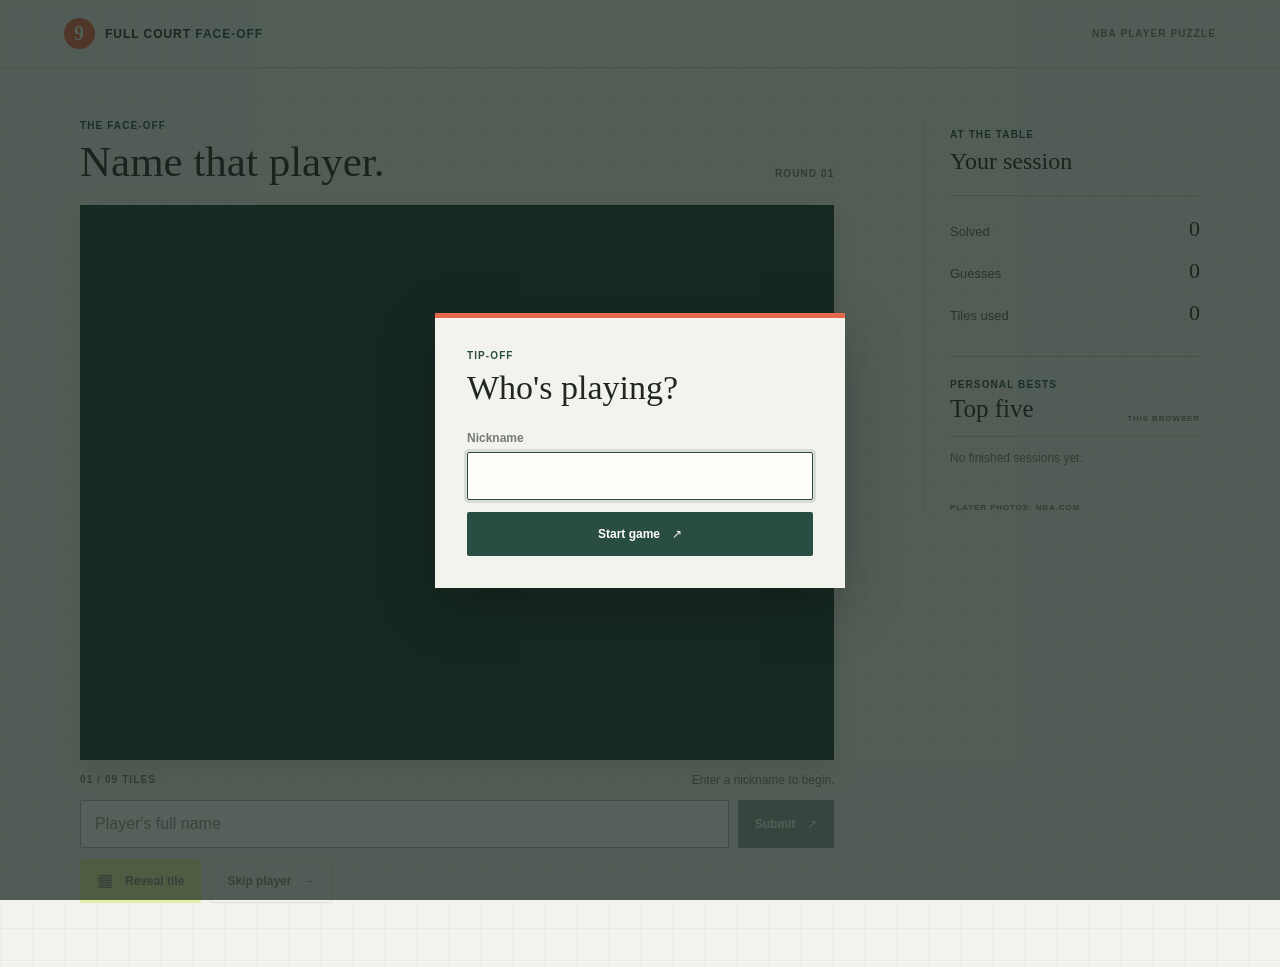
==== docs/index.html @ bf5597de "website" ====
<!doctype html>
<html lang="en">
  <head>
    <meta charset="utf-8" />
    <meta name="viewport" content="width=device-width, initial-scale=1" />
    <meta name="theme-color" content="#f2f3ed" />
    <meta
      name="description"
      content="A browser-based NBA player face puzzle. Reveal tiles and name the player."
    />
    <title>Full Court Face-Off</title>
    <link rel="stylesheet" href="styles.css" />
    <script src="game.js" defer></script>
  </head>
  <body>
    <header class="topbar">
      <a class="wordmark" href="./" aria-label="Full Court Face-Off home">
        <span class="wordmark-mark" aria-hidden="true">9</span>
        <span>FULL COURT <b>FACE-OFF</b></span>
      </a>
      <span class="topbar-note">NBA PLAYER PUZZLE</span>
    </header>

    <main class="layout">
      <section class="game" aria-labelledby="page-title">
        <div class="game-heading">
          <div>
            <p class="eyebrow">THE FACE-OFF</p>
            <h1 id="page-title">Name that player.</h1>
          </div>
          <p class="round-label" id="round-label">ROUND 01</p>
        </div>

        <div class="board-wrap">
          <div class="board" id="board" role="img" aria-label="Hidden NBA player face puzzle"></div>
          <div class="photo-message" id="photo-message" hidden></div>
        </div>

        <div class="board-meta">
          <span id="tile-count">01 / 09 TILES</span>
          <span class="live-status" id="status" aria-live="polite">Enter a nickname to begin.</span>
        </div>

        <form class="guess-form" id="guess-form">
          <label class="visually-hidden" for="guess-input">Player name</label>
          <input
            id="guess-input"
            name="guess"
            type="text"
            placeholder="Player's full name"
            autocomplete="off"
            maxlength="60"
            disabled
          />
          <button class="button button-primary" id="submit-button" type="submit" disabled>
            Submit <span aria-hidden="true">↗</span>
          </button>
        </form>

        <div class="game-actions">
          <button class="button button-reveal" id="reveal-button" type="button" disabled>
            <span class="reveal-icon" aria-hidden="true">▦</span> Reveal tile
          </button>
          <button class="button button-quiet" id="skip-button" type="button" disabled>
            Skip player <span aria-hidden="true">→</span>
          </button>
        </div>

        <div class="round-actions" id="round-actions" hidden>
          <button class="button button-primary" id="next-button" type="button">Next player</button>
          <button class="button button-quiet" id="finish-button" type="button">Finish session</button>
        </div>
      </section>

      <aside class="scoreboard" aria-label="Session scoreboard">
        <section class="player-block">
          <p class="eyebrow">AT THE TABLE</p>
          <p class="player-name" id="nickname-display">Your session</p>
        </section>

        <section class="stats-block" aria-label="Current session statistics">
          <div class="stat-line"><span>Solved</span><strong id="solved-count">0</strong></div>
          <div class="stat-line"><span>Guesses</span><strong id="guess-count">0</strong></div>
          <div class="stat-line"><span>Tiles used</span><strong id="pieces-count">0</strong></div>
        </section>

        <section class="leaderboard" aria-labelledby="leaderboard-title">
          <div class="leaderboard-heading">
            <div>
              <p class="eyebrow">PERSONAL BESTS</p>
              <h2 id="leaderboard-title">Top five</h2>
            </div>
            <span class="local-label">THIS BROWSER</span>
          </div>
          <div id="leaderboard-rows" class="leaderboard-rows"></div>
        </section>

        <p class="credit">PLAYER PHOTOS: NBA.COM</p>
      </aside>
    </main>

    <div class="overlay" id="name-overlay" role="dialog" aria-modal="true" aria-labelledby="welcome-title">
      <form class="name-dialog" id="name-form">
        <p class="eyebrow">TIP-OFF</p>
        <h2 id="welcome-title">Who's playing?</h2>
        <label for="nickname-input">Nickname</label>
        <input id="nickname-input" name="nickname" type="text" maxlength="24" autocomplete="nickname" required />
        <button class="button button-primary" type="submit">Start game <span aria-hidden="true">↗</span></button>
      </form>
    </div>

    <section class="session-finished" id="session-finished" aria-labelledby="finished-title" hidden>
      <div class="finished-content">
        <p class="eyebrow">FINAL BUZZER</p>
        <h2 id="finished-title">Session complete.</h2>
        <p id="final-score"></p>
        <h3>Top five on this browser</h3>
        <div id="final-leaderboard" class="leaderboard-rows"></div>
        <button class="button button-primary" id="new-session-button" type="button">Play again</button>
      </div>
    </section>
  </body>
</html>
---- docs/styles.css ----
:root {
  color-scheme: light;
  --paper: #f2f3ed;
  --ink: #202622;
  --muted: #737b73;
  --line: #cdd1c8;
  --court: #294d43;
  --court-deep: #1d3831;
  --lime: #d3ef64;
  --coral: #e6684c;
  --white: #fffefa;
  font-family: "Trebuchet MS", "Segoe UI", sans-serif;
  font-synthesis: none;
  text-rendering: optimizeLegibility;
}

* { box-sizing: border-box; }

body {
  min-width: 320px;
  min-height: 100vh;
  margin: 0;
  color: var(--ink);
  background-color: var(--paper);
  background-image: linear-gradient(rgba(41, 77, 67, 0.035) 1px, transparent 1px),
    linear-gradient(90deg, rgba(41, 77, 67, 0.035) 1px, transparent 1px);
  background-size: 32px 32px;
}

button, input { font: inherit; }
button { cursor: pointer; }
button:disabled { cursor: not-allowed; opacity: 0.5; }
[hidden] { display: none !important; }

.topbar {
  height: 68px;
  padding: 0 clamp(20px, 5vw, 72px);
  display: flex;
  align-items: center;
  justify-content: space-between;
  border-bottom: 1px solid var(--line);
  background: rgba(242, 243, 237, 0.88);
}

.wordmark {
  display: inline-flex;
  gap: 10px;
  align-items: center;
  color: var(--ink);
  text-decoration: none;
  font-size: 12px;
  font-weight: 800;
  letter-spacing: 0.08em;
}

.wordmark b { color: var(--court); }
.wordmark-mark {
  width: 31px;
  height: 31px;
  display: grid;
  place-items: center;
  color: var(--paper);
  background: var(--coral);
  border-radius: 50%;
  font-family: Georgia, serif;
  font-size: 20px;
}

.topbar-note, .eyebrow, .round-label, .board-meta, .local-label, .credit {
  font-size: 10px;
  font-weight: 800;
  letter-spacing: 0.11em;
}

.topbar-note, .round-label, .local-label, .credit { color: var(--muted); }

.layout {
  width: min(1120px, calc(100% - 48px));
  min-height: calc(100vh - 68px);
  margin: 0 auto;
  padding: 52px 0 64px;
  display: grid;
  grid-template-columns: minmax(0, 1fr) 276px;
  gap: clamp(36px, 7vw, 90px);
  align-items: start;
}

.game { min-width: 0; }
.game-heading { display: flex; justify-content: space-between; align-items: end; margin-bottom: 20px; }
.eyebrow { margin: 0 0 8px; color: var(--court); }
h1, h2, h3, p { margin-top: 0; }
h1, .name-dialog h2, .finished-content h2 {
  margin-bottom: 0;
  font-family: Georgia, "Times New Roman", serif;
  font-weight: 500;
  letter-spacing: 0;
}
h1 { font-size: clamp(30px, 4vw, 43px); line-height: 1.07; }
.round-label { margin: 0 0 6px; white-space: nowrap; }

.board-wrap {
  position: relative;
  overflow: hidden;
  width: 100%;
  aspect-ratio: 1.36;
  background: var(--court-deep);
  border: 7px solid var(--court-deep);
  box-shadow: 0 10px 24px rgba(32, 38, 34, 0.13);
}

.board { position: absolute; inset: 0; display: grid; grid-template: repeat(3, 1fr) / repeat(3, 1fr); gap: 3px; }
.tile {
  position: relative;
  overflow: hidden;
  background-color: #31574b;
  background-repeat: no-repeat;
  transition: filter 240ms ease, transform 240ms ease;
}
.tile.is-hidden { background-image: repeating-linear-gradient(135deg, #31574b 0 8px, #294d43 8px 16px) !important; }
.tile.is-hidden::after {
  content: "?";
  position: absolute;
  inset: 0;
  display: grid;
  place-items: center;
  color: rgba(242, 243, 237, 0.82);
  font-family: Georgia, serif;
  font-size: clamp(23px, 5vw, 42px);
}
.tile.is-revealed { animation: reveal 330ms cubic-bezier(0.2, 0.8, 0.2, 1) both; }
@keyframes reveal { from { opacity: 0.25; transform: scale(0.97); } to { opacity: 1; transform: scale(1); } }

.photo-message {
  position: absolute;
  inset: auto 12px 12px;
  padding: 11px 14px;
  color: var(--white);
  background: rgba(29, 56, 49, 0.95);
  font-size: 13px;
  line-height: 1.4;
}

.board-meta { min-height: 40px; display: flex; align-items: center; justify-content: space-between; gap: 14px; color: var(--muted); }
.live-status { text-align: right; font-size: 12px; font-weight: 500; letter-spacing: 0; }
.live-status.is-correct { color: #236449; font-weight: 800; }
.live-status.is-wrong { color: #a63e2b; }

.guess-form { display: flex; gap: 9px; }
.guess-form input, .name-dialog input {
  min-width: 0;
  height: 48px;
  padding: 0 14px;
  color: var(--ink);
  background: var(--white);
  border: 1px solid #aeb6ac;
  border-radius: 2px;
  outline: none;
}
.guess-form input { flex: 1; }
.guess-form input:focus, .name-dialog input:focus { border-color: var(--court); box-shadow: 0 0 0 3px rgba(41, 77, 67, 0.13); }
.guess-form input::placeholder { color: #919990; }

.button {
  min-height: 44px;
  display: inline-flex;
  justify-content: center;
  align-items: center;
  gap: 12px;
  padding: 0 16px;
  border: 1px solid transparent;
  border-radius: 2px;
  font-size: 12px;
  font-weight: 800;
  transition: background-color 140ms ease, color 140ms ease, transform 140ms ease;
}
.button:not(:disabled):active { transform: translateY(1px); }
.button-primary { color: var(--white); background: var(--court); }
.button-primary:not(:disabled):hover { background: var(--court-deep); }
.button-reveal { color: var(--ink); background: var(--lime); }
.button-reveal:not(:disabled):hover { background: #c7e34e; }
.button-quiet { color: var(--ink); background: transparent; border-color: var(--line); }
.button-quiet:not(:disabled):hover { background: rgba(255, 254, 250, 0.75); }
.game-actions, .round-actions { display: flex; gap: 9px; margin-top: 11px; }
.round-actions { padding-top: 12px; border-top: 1px solid var(--line); }
.reveal-icon { font-size: 17px; line-height: 1; }

.scoreboard { padding: 9px 0 0 25px; border-left: 1px solid var(--line); }
.player-block { padding-bottom: 20px; border-bottom: 1px solid var(--line); }
.player-name { margin: 0; overflow-wrap: anywhere; font-family: Georgia, serif; font-size: 24px; }
.stats-block { padding: 12px 0 22px; border-bottom: 1px solid var(--line); }
.stat-line { display: flex; justify-content: space-between; align-items: baseline; padding: 8px 0; color: #59615a; font-size: 13px; }
.stat-line strong { color: var(--ink); font-family: Georgia, serif; font-size: 22px; font-weight: 500; }
.leaderboard { padding-top: 22px; }
.leaderboard-heading { display: flex; justify-content: space-between; align-items: end; gap: 10px; margin-bottom: 13px; }
.leaderboard-heading .eyebrow { margin-bottom: 5px; }
.leaderboard h2 { margin: 0; font-family: Georgia, serif; font-size: 25px; font-weight: 500; }
.local-label { font-size: 8px; white-space: nowrap; }
.leaderboard-rows { border-top: 1px solid var(--line); }
.leader-row { min-height: 36px; display: grid; grid-template-columns: 24px minmax(0, 1fr) 32px; gap: 8px; align-items: center; border-bottom: 1px solid var(--line); font-size: 12px; }
.leader-rank { color: var(--muted); font-variant-numeric: tabular-nums; }
.leader-name { overflow: hidden; text-overflow: ellipsis; white-space: nowrap; }
.leader-score { text-align: right; font-weight: 800; font-variant-numeric: tabular-nums; }
.leader-empty { padding: 14px 0; color: var(--muted); font-size: 12px; }
.credit { margin: 24px 0 0; font-size: 8px; }

.overlay, .session-finished { position: fixed; z-index: 5; inset: 0; display: grid; place-items: center; padding: 20px; background: rgba(22, 35, 29, 0.72); }
.name-dialog, .finished-content { width: min(100%, 410px); padding: 32px; background: var(--paper); border-top: 5px solid var(--coral); box-shadow: 0 18px 56px rgba(0, 0, 0, 0.23); }
.name-dialog h2, .finished-content h2 { margin-bottom: 24px; font-size: 34px; }
.name-dialog label { display: block; margin: 0 0 7px; color: var(--muted); font-size: 12px; font-weight: 700; }
.name-dialog input { width: 100%; margin-bottom: 12px; }
.name-dialog .button { width: 100%; }
.finished-content > p:not(.eyebrow) { color: #59615a; font-size: 14px; line-height: 1.5; }
.finished-content h3 { margin: 25px 0 9px; font-family: Georgia, serif; font-size: 18px; font-weight: 500; }
.finished-content .button { width: 100%; margin-top: 22px; }
.visually-hidden { position: absolute; width: 1px; height: 1px; overflow: hidden; clip: rect(0, 0, 0, 0); white-space: nowrap; }

@media (max-width: 760px) {
  .topbar { height: 58px; padding: 0 18px; }
  .topbar-note { font-size: 8px; }
  .layout { width: min(100% - 36px, 560px); min-height: auto; padding: 32px 0 44px; grid-template-columns: 1fr; gap: 38px; }
  .scoreboard { padding: 0; border-left: 0; }
  .stats-block { display: grid; grid-template-columns: repeat(3, 1fr); gap: 8px; }
  .stat-line { flex-direction: column-reverse; gap: 2px; align-items: flex-start; }
  .stat-line strong { font-size: 20px; }
  .leaderboard-heading { max-width: 420px; }
  .leaderboard-rows { max-width: 420px; }
}

@media (max-width: 420px) {
  .layout { width: calc(100% - 28px); padding-top: 24px; }
  .game-heading { margin-bottom: 14px; }
  h1 { font-size: 30px; }
  .round-label { font-size: 8px; }
  .board-wrap { border-width: 5px; }
  .board-meta { align-items: flex-start; padding-top: 10px; font-size: 8px; }
  .live-status { max-width: 58%; font-size: 11px; }
  .guess-form { gap: 6px; }
  .guess-form input { height: 44px; padding: 0 10px; font-size: 13px; }
  .guess-form .button { padding: 0 11px; }
  .game-actions .button, .round-actions .button { flex: 1; padding: 0 10px; }
  .name-dialog, .finished-content { padding: 25px; }
}

@media (prefers-reduced-motion: reduce) {
  *, *::before, *::after { scroll-behavior: auto !important; animation-duration: 0.01ms !important; transition-duration: 0.01ms !important; }
}
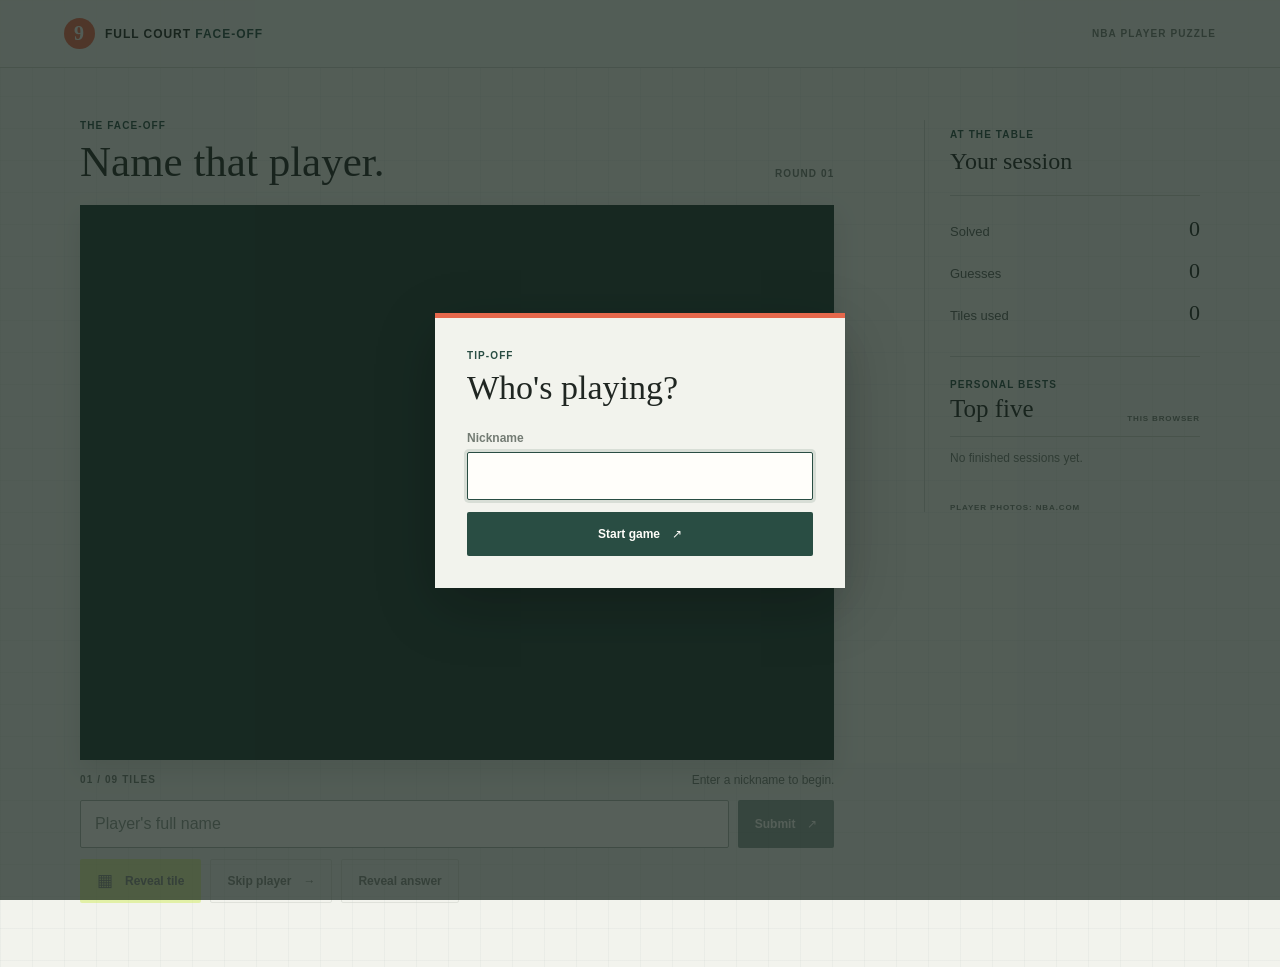
==== commit a78f4347: "more players" ====
--- a/docs/index.html
+++ b/docs/index.html
@@ -64,6 +64,9 @@
           <button class="button button-quiet" id="skip-button" type="button" disabled>
             Skip player <span aria-hidden="true">→</span>
           </button>
+          <button class="button button-quiet" id="reveal-answer-button" type="button" disabled>
+            Reveal answer
+          </button>
         </div>
 
         <div class="round-actions" id="round-actions" hidden>
@@ -95,7 +98,7 @@
           <div id="leaderboard-rows" class="leaderboard-rows"></div>
         </section>
 
-        <p class="credit">PLAYER PHOTOS: NBA.COM</p>
+        <p class="credit" id="photo-credit">PLAYER PHOTOS: NBA.COM</p>
       </aside>
     </main>
 
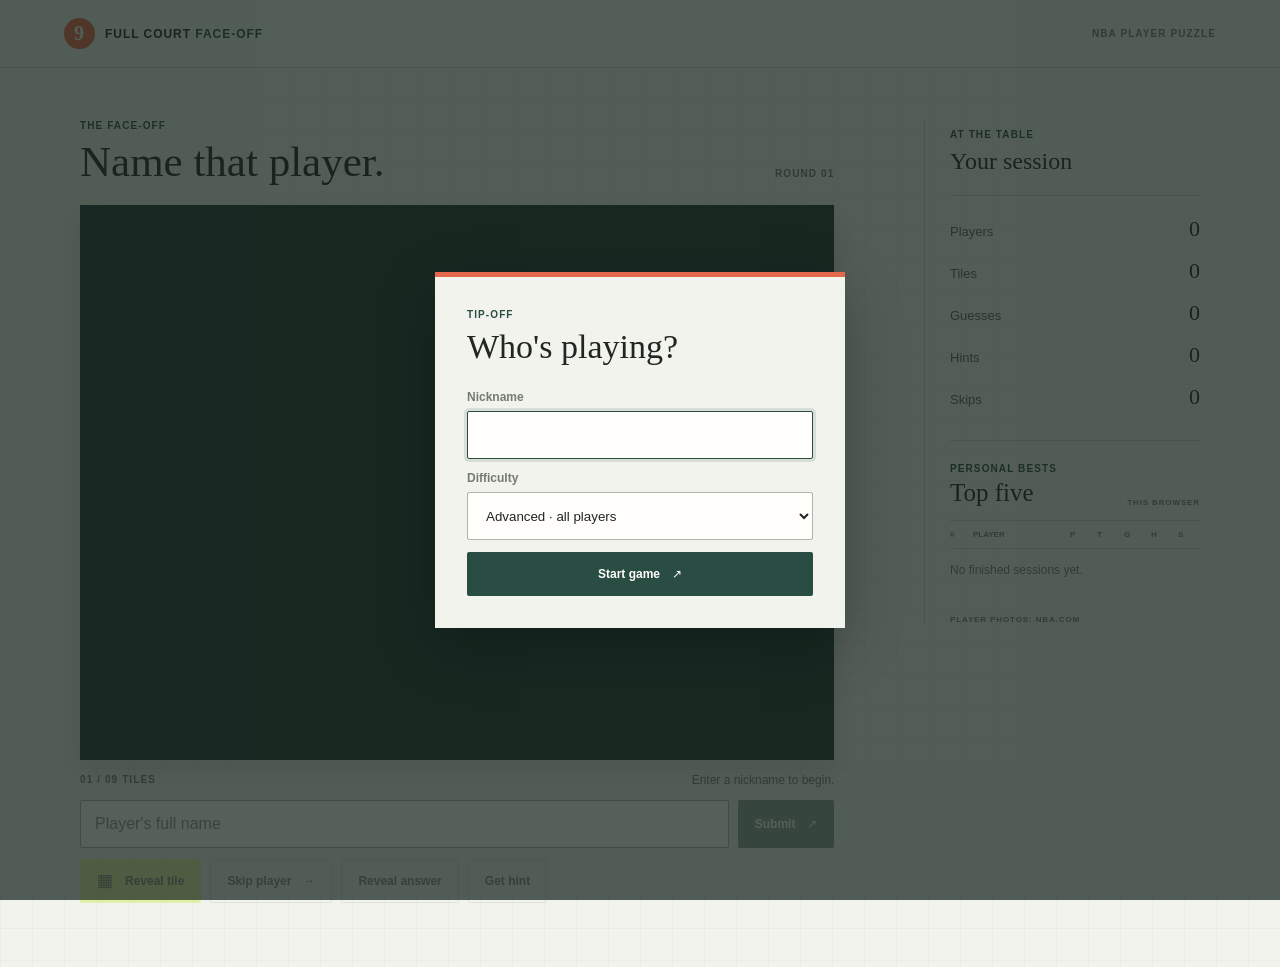
==== commit 580b3458: "advence mode" ====
--- a/docs/index.html
+++ b/docs/index.html
@@ -67,6 +67,9 @@
           <button class="button button-quiet" id="reveal-answer-button" type="button" disabled>
             Reveal answer
           </button>
+          <button class="button button-quiet" id="hint-button" type="button" disabled>
+            Get hint
+          </button>
         </div>
 
         <div class="round-actions" id="round-actions" hidden>
@@ -82,9 +85,11 @@
         </section>
 
         <section class="stats-block" aria-label="Current session statistics">
-          <div class="stat-line"><span>Solved</span><strong id="solved-count">0</strong></div>
+          <div class="stat-line"><span>Players</span><strong id="solved-count">0</strong></div>
+          <div class="stat-line"><span>Tiles</span><strong id="pieces-count">0</strong></div>
           <div class="stat-line"><span>Guesses</span><strong id="guess-count">0</strong></div>
-          <div class="stat-line"><span>Tiles used</span><strong id="pieces-count">0</strong></div>
+          <div class="stat-line"><span>Hints</span><strong id="hints-count">0</strong></div>
+          <div class="stat-line"><span>Skips</span><strong id="skips-count">0</strong></div>
         </section>
 
         <section class="leaderboard" aria-labelledby="leaderboard-title">
@@ -93,7 +98,7 @@
               <p class="eyebrow">PERSONAL BESTS</p>
               <h2 id="leaderboard-title">Top five</h2>
             </div>
-            <span class="local-label">THIS BROWSER</span>
+            <span class="local-label" id="leaderboard-scope">THIS BROWSER</span>
           </div>
           <div id="leaderboard-rows" class="leaderboard-rows"></div>
         </section>
@@ -108,8 +113,22 @@
         <h2 id="welcome-title">Who's playing?</h2>
         <label for="nickname-input">Nickname</label>
         <input id="nickname-input" name="nickname" type="text" maxlength="24" autocomplete="nickname" required />
+        <label for="difficulty-input">Difficulty</label>
+        <select id="difficulty-input" name="difficulty">
+          <option value="starters">Starters · 15+ career PPG</option>
+          <option value="advanced" selected>Advanced · all players</option>
+        </select>
         <button class="button button-primary" type="submit">Start game <span aria-hidden="true">↗</span></button>
       </form>
+    </div>
+
+    <div class="overlay" id="hint-overlay" role="dialog" aria-modal="true" aria-labelledby="hint-title" hidden>
+      <div class="name-dialog">
+        <p class="eyebrow">ONE ANSWER IS CORRECT</p>
+        <h2 id="hint-title">Choose a player</h2>
+        <div id="hint-options" class="hint-options"></div>
+        <button class="button button-quiet" id="close-hint-button" type="button">Close</button>
+      </div>
     </div>
 
     <section class="session-finished" id="session-finished" aria-labelledby="finished-title" hidden>
--- a/docs/styles.css
+++ b/docs/styles.css
@@ -146,7 +146,7 @@
 .live-status.is-wrong { color: #a63e2b; }
 
 .guess-form { display: flex; gap: 9px; }
-.guess-form input, .name-dialog input {
+.guess-form input, .name-dialog input, .name-dialog select {
   min-width: 0;
   height: 48px;
   padding: 0 14px;
@@ -157,7 +157,7 @@
   outline: none;
 }
 .guess-form input { flex: 1; }
-.guess-form input:focus, .name-dialog input:focus { border-color: var(--court); box-shadow: 0 0 0 3px rgba(41, 77, 67, 0.13); }
+.guess-form input:focus, .name-dialog input:focus, .name-dialog select:focus { border-color: var(--court); box-shadow: 0 0 0 3px rgba(41, 77, 67, 0.13); }
 .guess-form input::placeholder { color: #919990; }
 
 .button {
@@ -196,22 +196,28 @@
 .leaderboard h2 { margin: 0; font-family: Georgia, serif; font-size: 25px; font-weight: 500; }
 .local-label { font-size: 8px; white-space: nowrap; }
 .leaderboard-rows { border-top: 1px solid var(--line); }
-.leader-row { min-height: 36px; display: grid; grid-template-columns: 24px minmax(0, 1fr) 32px; gap: 8px; align-items: center; border-bottom: 1px solid var(--line); font-size: 12px; }
+.leader-row { min-height: 36px; display: grid; grid-template-columns: 18px minmax(48px, 1fr) repeat(5, 22px); gap: 5px; align-items: center; border-bottom: 1px solid var(--line); font-size: 10px; }
+.leader-header { min-height: 28px; color: var(--muted); font-size: 8px; font-weight: 800; }
 .leader-rank { color: var(--muted); font-variant-numeric: tabular-nums; }
 .leader-name { overflow: hidden; text-overflow: ellipsis; white-space: nowrap; }
 .leader-score { text-align: right; font-weight: 800; font-variant-numeric: tabular-nums; }
 .leader-empty { padding: 14px 0; color: var(--muted); font-size: 12px; }
 .credit { margin: 24px 0 0; font-size: 8px; }
+.credit a { color: var(--court); text-decoration-thickness: 1px; text-underline-offset: 2px; }
 
 .overlay, .session-finished { position: fixed; z-index: 5; inset: 0; display: grid; place-items: center; padding: 20px; background: rgba(22, 35, 29, 0.72); }
 .name-dialog, .finished-content { width: min(100%, 410px); padding: 32px; background: var(--paper); border-top: 5px solid var(--coral); box-shadow: 0 18px 56px rgba(0, 0, 0, 0.23); }
 .name-dialog h2, .finished-content h2 { margin-bottom: 24px; font-size: 34px; }
 .name-dialog label { display: block; margin: 0 0 7px; color: var(--muted); font-size: 12px; font-weight: 700; }
 .name-dialog input { width: 100%; margin-bottom: 12px; }
+.name-dialog select { width: 100%; margin-bottom: 12px; }
 .name-dialog .button { width: 100%; }
 .finished-content > p:not(.eyebrow) { color: #59615a; font-size: 14px; line-height: 1.5; }
 .finished-content h3 { margin: 25px 0 9px; font-family: Georgia, serif; font-size: 18px; font-weight: 500; }
 .finished-content .button { width: 100%; margin-top: 22px; }
+.hint-options { display: grid; gap: 8px; margin: 0 0 14px; }
+.hint-option { width: 100%; justify-content: flex-start; color: var(--ink); background: var(--white); border-color: var(--line); text-align: left; }
+.hint-option:not(:disabled):hover { background: var(--lime); }
 .visually-hidden { position: absolute; width: 1px; height: 1px; overflow: hidden; clip: rect(0, 0, 0, 0); white-space: nowrap; }
 
 @media (max-width: 760px) {
@@ -219,9 +225,10 @@
   .topbar-note { font-size: 8px; }
   .layout { width: min(100% - 36px, 560px); min-height: auto; padding: 32px 0 44px; grid-template-columns: 1fr; gap: 38px; }
   .scoreboard { padding: 0; border-left: 0; }
-  .stats-block { display: grid; grid-template-columns: repeat(3, 1fr); gap: 8px; }
+  .stats-block { display: grid; grid-template-columns: repeat(5, minmax(0, 1fr)); gap: 6px; }
   .stat-line { flex-direction: column-reverse; gap: 2px; align-items: flex-start; }
-  .stat-line strong { font-size: 20px; }
+  .stat-line span { font-size: 10px; }
+  .stat-line strong { font-size: 19px; }
   .leaderboard-heading { max-width: 420px; }
   .leaderboard-rows { max-width: 420px; }
 }
